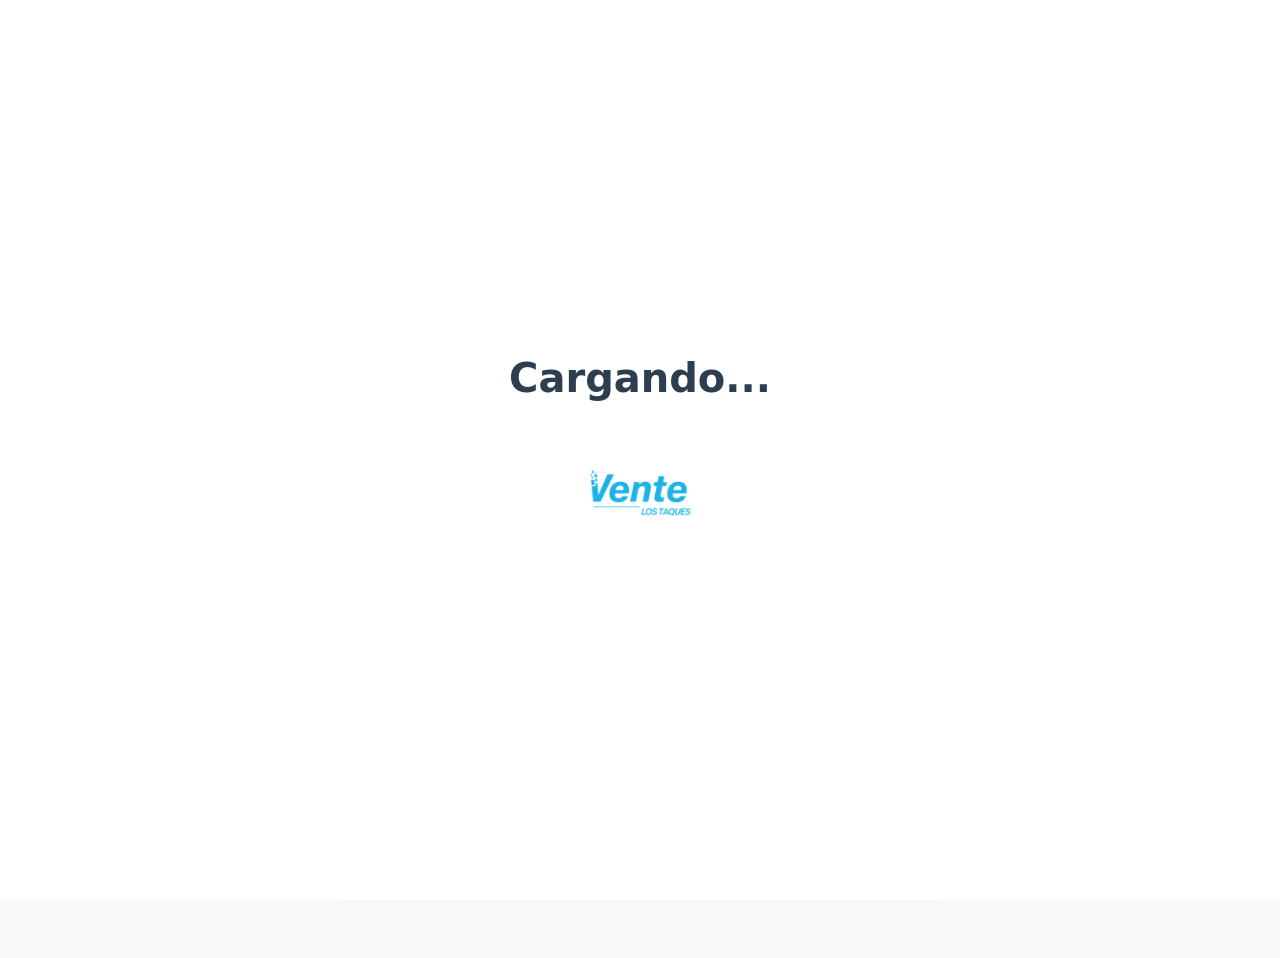
==== contacto/index.html @ 686c4bc5 "Update index.html" ====
<!DOCTYPE html>
<html lang="es">
<head>
    <meta charset="UTF-8">
    <meta name="viewport" content="width=device-width, initial-scale=1.0">
    <title>Contacto | Vente Los Taques</title>
    <link rel="stylesheet" href="../css/estilos.css">
    <link rel="icon" type="image/png" href="../img/logo.png">
</head>
<body class="pagina-alternativa">

        <!-- Pantalla de Carga Exclusiva para Contacto -->
    <div class="pantalla-carga" id="loader-bienvenida">
        <div class="pantalla-carga-contenido">
            <h2 id="loader-texto">Cargando...</h2>
            <img src="../img/logofondo.png" alt="Logo Icono">
        </div>
    </div>


    <header class="header-institucional">
        <nav class="navbar">
            <div class="logo">
                <a href="../index.html">
                    <img src="../img/logofondo.png" alt="Vente Los Taques" class="logo-img">
                </a>
            </div>
            <button class="hamburger" aria-label="Abrir menú" aria-expanded="false">
                <span class="bar"></span>
                <span class="bar"></span>
                <span class="bar"></span>
            </button>
            <ul class="nav-menu">
                <li><a href="../index.html" class="nav-link">Inicio</a></li>
                <li><a href="../nosotros/" class="nav-link">Nosotros</a></li>
                <li><a href="../propuestas/" class="nav-link">Propuestas</a></li>
                <li><a href="../noticias/" class="nav-link">Noticias</a></li>
                <li><a href="../juventud/" class="nav-link">Vente Joven</a></li>
                <li><a href="../contacto/" class="nav-link">Contacto</a></li>
                <li><a href="../inscribete/" class="nav-link btn-cta-nav">Inscríbete</a></li>
            </ul>
        </nav>
    </header>

    <main class="contenedor">
        <div class="encabezado-seccion">
            <h2>Atención Ciudadana en Los Taques</h2>
            <p>Envía tus ideas, propuestas o planteamientos directamente a nuestra coordinación municipal.</p>
        </div>

        <div class="contenedor-formulario">
            <form action="https://formspree.io/f/TU_ID_FORMSPREE" method="POST">
                <div class="grupo-form">
                    <label for="nombre-contacto">Nombre Completo</label>
                    <input type="text" id="nombre-contacto" name="nombre" required placeholder="Tu nombre">
                </div>
                <div class="grupo-form">
                    <label for="email-contacto">Correo Electrónico</label>
                    <input type="email" id="email-contacto" name="email" required placeholder="correo@ejemplo.com">
                </div>
                <div class="grupo-form">
                    <label for="mensaje-contacto">Mensaje o Sugerencia</label>
                    <textarea id="mensaje-contacto" name="mensaje" rows="6" required placeholder="Escribe aquí..."></textarea>
                </div>
                <button type="submit" class="btn-principal">Enviar Mensaje Formal</button>
            </form>
        </div>
    </main>

    <script src="../js/funciones.js"></script>
</body>
</html>
---- css/estilos.css ----
/* ==========================================================================
   VARIABLES DE IDENTIDAD VISUAL (VENTE VENEZUELA)
   ========================================================================== */
:root {
    --azul-institucional: #00A6CE; /* Azul Cian oficial de Vente */
    --azul-hover: #0084A3;
    --blanco-puro: #FFFFFF;
    --gris-fondo: #F8F9FA;
    --gris-plomo: #2C3E50;
    --gris-secundario: #6C757D;
    --borde-suave: #E9ECEF;
    --fuente-principal: 'Inter', system-ui, -apple-system, sans-serif;
    --transicion-fluida: all 0.3s cubic-bezier(0.25, 0.8, 0.25, 1);
}

/* ==========================================================================
   RESETS Y ESTILOS GLOBALES
   ========================================================================== */
* {
    margin: 0;
    padding: 0;
    box-sizing: border-box;
}

body {
    font-family: var(--fuente-principal);
    background-color: var(--blanco-puro);
    color: var(--gris-plomo);
    line-height: 1.6;
    overflow-x: hidden;
}

body.pagina-alternativa {
    background-color: var(--gris-fondo);
}

a {
    text-decoration: none;
    color: inherit;
    transition: var(--transicion-fluida);
}

ul {
    list-style: none;
}

img {
    max-width: 100%;
    display: block;
}

.contenedor {
    width: 90%;
    max-width: 1200px;
    margin: 0 auto;
    padding: 4rem 0;
}

/* ==========================================================================
   PANTALLA DE CARGA (LOADER BIENVENIDA)
   ========================================================================== */
.pantalla-carga {
    position: fixed;
    top: 0;
    left: 0;
    width: 100%;
    height: 100vh;
    background-color: var(--blanco-puro);
    z-index: 9999;
    display: flex;
    flex-direction: column;
    justify-content: center;
    align-items: center;
    transition: opacity 0.5s ease, visibility 0.5s ease;
}

.pantalla-carga.ocultar {
    opacity: 0;
    visibility: hidden;
    pointer-events: none;
}

.pantalla-carga-contenido {
    text-align: center;
    animation: pulsoSuave 2s infinite ease-in-out;
}

.pantalla-carga h2 {
    font-size: 2.5rem;
    color: var(--gris-plomo);
    margin-bottom: 1.5rem;
    font-weight: 700;
}

.pantalla-carga img {
    width: 120px;
    height: auto;
    margin: 0 auto;
}

/* ==========================================================================
   COMPONENTE GLOBAL: NAVBAR (BARRA DE NAVEGACIÓN)
   ========================================================================== */
.header-institucional {
    background-color: rgba(255, 255, 255, 0.95);
    backdrop-filter: blur(10px);
    border-bottom: 1px solid var(--borde-suave);
    position: sticky;
    top: 0;
    z-index: 1000;
    box-shadow: 0 2px 10px rgba(0,0,0,0.02);
}

.navbar {
    display: flex;
    justify-content: space-between;
    align-items: center;
    height: 80px;
    width: 90%;
    max-width: 1200px;
    margin: 0 auto;
}

.logo a {
    display: flex;
    align-items: center;
}

.logo-img {
    height: 50px; /* Tamaño adaptado para el logo oficial */
    width: auto;
    object-fit: contain;
}

.nav-menu {
    display: flex;
    gap: 2rem;
    align-items: center;
}

.nav-link {
    font-size: 0.95rem;
    font-weight: 500;
    color: var(--gris-plomo);
    padding: 0.5rem 0;
    position: relative;
}

.nav-link:hover, .nav-link.active {
    color: var(--azul-institucional);
}

.nav-link::after {
    content: '';
    position: absolute;
    bottom: 0;
    left: 0;
    width: 0;
    height: 2px;
    background-color: var(--azul-institucional);
    transition: var(--transicion-fluida);
}

.nav-link:hover::after, .nav-link.active::after {
    width: 100%;
}

.btn-cta-nav {
    background-color: var(--azul-institucional);
    color: var(--blanco-puro) !important;
    padding: 0.6rem 1.2rem;
    border-radius: 6px;
    font-weight: 600;
}

.btn-cta-nav:hover {
    background-color: var(--azul-hover);
    transform: translateY(-1px);
}

/* Menú Hamburguesa */
.hamburger {
    display: none;
    cursor: pointer;
    background: none;
    border: none;
    padding: 0.5rem;
    z-index: 1100;
}

.bar {
    display: block;
    width: 25px;
    height: 3px;
    margin: 5px auto;
    transition: var(--transicion-fluida);
    background-color: var(--gris-plomo);
    border-radius: 2px;
}

/* ==========================================================================
   VISTAS / SECCIONES ESTRUCTURALES
   ========================================================================== */
.hero {
    background: linear-gradient(135deg, rgba(255,255,255,0.92) 0%, rgba(248,249,250,0.95) 100%), url('../img/bg-hero.jpg') center/cover no-repeat;
    min-height: calc(85vh - 80px);
    display: flex;
    align-items: center;
    position: relative;
}

.hero-content {
    max-width: 700px;
    animation: entradaFluida 1s cubic-bezier(0.25, 1, 0.5, 1) forwards;
}

.hero h1 {
    font-size: 3.5rem;
    font-weight: 800;
    line-height: 1.15;
    color: var(--gris-plomo);
    margin-bottom: 1.5rem;
    letter-spacing: -1px;
}

.hero h1 span {
    color: var(--azul-institucional);
}

.hero p {
    font-size: 1.2rem;
    color: var(--gris-secundario);
    margin-bottom: 2.5rem;
}

.encabezado-seccion {
    text-align: center;
    margin-bottom: 4rem;
}

.encabezado-seccion h2 {
    font-size: 2.25rem;
    color: var(--gris-plomo);
    font-weight: 700;
    margin-bottom: 1rem;
}

.encabezado-seccion p {
    color: var(--gris-secundario);
    font-size: 1.1rem;
    max-width: 600px;
    margin: 0 auto;
}

.grid-dinamico {
    display: grid;
    grid-template-columns: repeat(auto-fit, minmax(300px, 1fr));
    gap: 2rem;
}

.tarjeta-corporativa {
    background-color: var(--blanco-puro);
    border: 1px solid var(--borde-suave);
    border-radius: 8px;
    padding: 2.5rem;
    transition: var(--transicion-fluida);
    box-shadow: 0 4px 6px rgba(0,0,0,0.01);
}

.tarjeta-corporativa:hover {
    transform: translateY(-5px);
    box-shadow: 0 12px 20px rgba(0, 166, 206, 0.08);
    border-color: rgba(0, 166, 206, 0.2);
}

.tarjeta-corporativa .icono {
    color: var(--azul-institucional);
    font-size: 2rem;
    margin-bottom: 1.5rem;
}

.tarjeta-corporativa h3 {
    font-size: 1.4rem;
    margin-bottom: 1rem;
    color: var(--gris-plomo);
}

/* Formuarios */
.contenedor-formulario {
    max-width: 600px;
    margin: 0 auto;
    background-color: var(--blanco-puro);
    padding: 3rem;
    border-radius: 8px;
    border: 1px solid var(--borde-suave);
    box-shadow: 0 10px 30px rgba(0,0,0,0.02);
    position: relative;
}

.grupo-form {
    margin-bottom: 1.5rem;
}

.grupo-form label {
    display: block;
    font-weight: 600;
    font-size: 0.9rem;
    margin-bottom: 0.5rem;
    color: var(--gris-plomo);
}

.grupo-form input,
.grupo-form textarea {
    width: 100%;
    padding: 0.85rem 1rem;
    border: 1px solid var(--borde-suave);
    border-radius: 6px;
    font-family: var(--fuente-principal);
    font-size: 1rem;
    background-color: var(--gris-fondo);
    transition: var(--transicion-fluida);
}

.grupo-form input:focus,
.grupo-form textarea:focus {
    outline: none;
    border-color: var(--azul-institucional);
    background-color: var(--blanco-puro);
    box-shadow: 0 0 0 3px rgba(0, 166, 206, 0.1);
}

.btn-principal {
    display: inline-block;
    background-color: var(--azul-institucional);
    color: var(--blanco-puro);
    padding: 0.85rem 2rem;
    border-radius: 6px;
    font-weight: 600;
    border: none;
    cursor: pointer;
    font-size: 1rem;
    transition: var(--transicion-fluida);
    text-align: center;
    width: 100%;
}

.btn-principal:hover {
    background-color: var(--azul-hover);
}

/* MODAL / ANIMACIÓN ÉXITO FORMULARIO */
.mensaje-exito-afiliacion {
    position: absolute;
    top: 0;
    left: 0;
    width: 100%;
    height: 100%;
    background-color: var(--blanco-puro);
    border-radius: 8px;
    display: flex;
    flex-direction: column;
    justify-content: center;
    align-items: center;
    text-align: center;
    padding: 2rem;
    opacity: 0;
    visibility: hidden;
    transition: var(--transicion-fluida);
    z-index: 10;
}

.mensaje-exito-afiliacion.activado {
    opacity: 1;
    visibility: visible;
    animation: entradaFluida 0.5s ease forwards;
}

.emoji-animado {
    font-size: 4rem;
    margin-bottom: 1rem;
    animation: rebote 1s infinite alternate;
}

/* ==========================================================================
   COMPONENTE GLOBAL: FOOTER (PIE DE PÁGINA)
   ========================================================================== */
.footer-institucional {
    background-color: var(--gris-plomo);
    color: var(--blanco-puro);
    padding: 4rem 0 2rem 0;
    margin-top: auto;
}

.footer-grid {
    display: grid;
    grid-template-columns: 2fr repeat(2, 1fr);
    gap: 4rem;
    border-bottom: 1px solid rgba(255,255,255,0.1);
    padding-bottom: 3rem;
    margin-bottom: 2rem;
}

.footer-info h4 {
    font-size: 1.3rem;
    color: var(--azul-institucional);
    margin-bottom: 1rem;
}

.footer-enlaces h5 {
    font-size: 1rem;
    margin-bottom: 1.25rem;
    text-transform: uppercase;
    letter-spacing: 1px;
}

.footer-enlaces ul {
    display: flex;
    flex-direction: column;
    gap: 0.75rem;
}

.footer-enlaces a {
    color: rgba(255,255,255,0.7);
}

.footer-enlaces a:hover {
    color: var(--azul-institucional);
    padding-left: 5px;
}

.footer-derechos {
    text-align: center;
    color: rgba(255,255,255,0.5);
    font-size: 0.9rem;
}

/* ==========================================================================
   ANIMACIONES NATIVAS
   ========================================================================== */
@keyframes entradaFluida {
    0% { opacity: 0; transform: translateY(20px); }
    100% { opacity: 1; transform: translateY(0); }
}

@keyframes pulsoSuave {
    0%, 100% { transform: scale(1); opacity: 0.9; }
    50% { transform: scale(1.03); opacity: 1; }
}

@keyframes rebote {
    0% { transform: translateY(0); }
    100% { transform: translateY(-15px); }
}

/* ==========================================================================
   SISTEMA RESPONSIVO (MEDIA QUERIES)
   ========================================================================== */
@media (max-width: 768px) {
    .hamburger { display: block; }
    .hamburger.active .bar:nth-child(2) { opacity: 0; }
    .hamburger.active .bar:nth-child(1) { transform: translateY(8px) rotate(45deg); }
    .hamburger.active .bar:nth-child(3) { transform: translateY(-8px) rotate(-45deg); }

    .nav-menu {
        position: fixed;
        left: -100%;
        top: 80px;
        flex-direction: column;
        background-color: var(--blanco-puro);
        width: 100%;
        height: calc(100vh - 80px);
        text-align: center;
        transition: 0.4s cubic-bezier(0.25, 1, 0.5, 1);
        box-shadow: 0 10px 15px rgba(0,0,0,0.05);
        gap: 1.5rem;
        padding-top: 3rem;
    }

    .nav-menu.active { left: 0; }
    .hero h1 { font-size: 2.5rem; }
    .footer-grid { grid-template-columns: 1fr; gap: 2rem; }
    .contenedor-formulario { padding: 1.5rem; }
   }
   /* ==========================================================================
   SECCIÓN DE NOTICIAS (CARTELERA Y ARTÍCULOS)
   ========================================================================== */
.tarjeta-noticia {
    background-color: var(--blanco-puro);
    border: 1px solid var(--borde-suave);
    border-radius: 8px;
    overflow: hidden;
    transition: var(--transicion-fluida);
    display: flex;
    flex-direction: column;
}

.tarjeta-noticia:hover {
    transform: translateY(-5px);
    box-shadow: 0 12px 25px rgba(0, 0, 0, 0.05);
}

.noticia-portada {
    width: 100%;
    height: 200px;
    object-fit: cover;
}

.noticia-cuerpo {
    padding: 1.5rem;
    display: flex;
    flex-direction: column;
    flex-grow: 1;
}

.noticia-meta {
    font-size: 0.85rem;
    color: var(--azul-institucional);
    font-weight: 600;
    margin-bottom: 0.5rem;
    text-transform: uppercase;
    letter-spacing: 0.5px;
}

.tarjeta-noticia h3 {
    font-size: 1.25rem;
    color: var(--gris-plomo);
    margin-bottom: 0.75rem;
    line-height: 1.4;
}

.tarjeta-noticia p {
    color: var(--gris-secundario);
    font-size: 0.95rem;
    margin-bottom: 1.5rem;
    display: -webkit-box;
    -webkit-line-clamp: 3;
    -webkit-box-orient: vertical;
    overflow: hidden;
}

.btn-leer-mas {
    color: var(--azul-institucional);
    font-weight: 700;
    font-size: 0.95rem;
    display: inline-flex;
    align-items: center;
    gap: 0.5rem;
    margin-top: auto;
}

.btn-leer-mas:hover {
    color: var(--azul-hover);
}

/* Estilos de la Noticia Individual Abierta */
.contenedor-articulo {
    max-width: 800px;
    margin: 0 auto;
    padding: 2rem 0;
}

.meta-articulo-extendido {
    color: var(--gris-secundario);
    font-size: 0.95rem;
    margin-bottom: 1.5rem;
    display: flex;
    gap: 1.5rem;
    border-bottom: 1px solid var(--borde-suave);
    padding-bottom: 1rem;
}

.meta-articulo-extendido span strong {
    color: var(--gris-plomo);
}

.portada-articulo-max {
    width: 100%;
    max-height: 450px;
    object-fit: cover;
    border-radius: 8px;
    margin-bottom: 2.5rem;
}

.cuerpo-articulo {
    font-size: 1.15rem;
    line-height: 1.8;
    color: #333333;
}

.cuerpo-articulo p {
    margin-bottom: 1.5rem;
}

/* Botones de Compartir */
.compartir-redes {
    margin: 3rem 0;
    padding: 1.5rem 0;
    border-top: 1px solid var(--borde-suave);
    border-bottom: 1px solid var(--borde-suave);
}

.compartir-redes h4 {
    font-size: 1rem;
    color: var(--gris-plomo);
    margin-bottom: 1rem;
    text-transform: uppercase;
    letter-spacing: 0.5px;
}

.bloque-botones-sociales {
    display: flex;
    gap: 1rem;
    flex-wrap: wrap;
}

.btn-social-compartir {
    padding: 0.5rem 1rem;
    border-radius: 4px;
    font-size: 0.9rem;
    font-weight: 600;
    color: var(--blanco-puro) !important;
    display: flex;
    align-items: center;
    gap: 0.5rem;
}

.btn-social-compartir.ws { background-color: #25D366; }
.btn-social-compartir.ig { background-color: #E1306C; }
.btn-social-compartir.fb { background-color: #1877F2; }
.btn-social-compartir.tw { background-color: #000000; }

/* Galería de Fotos del Evento (Formato profesional abajo) */
.galeria-noticia {
    margin-top: 3rem;
}

.galeria-grid {
    display: grid;
    grid-template-columns: repeat(auto-fit, minmax(220px, 1fr));
    gap: 1rem;
    margin-top: 1.5rem;
}

.galeria-grid img {
    width: 100%;
    height: 160px;
    object-fit: cover;
    border-radius: 6px;
    transition: var(--transicion-fluida);
    cursor: pointer;
}

.galeria-grid img:hover {
    transform: scale(1.03);
    filter: brightness(0.9);
}
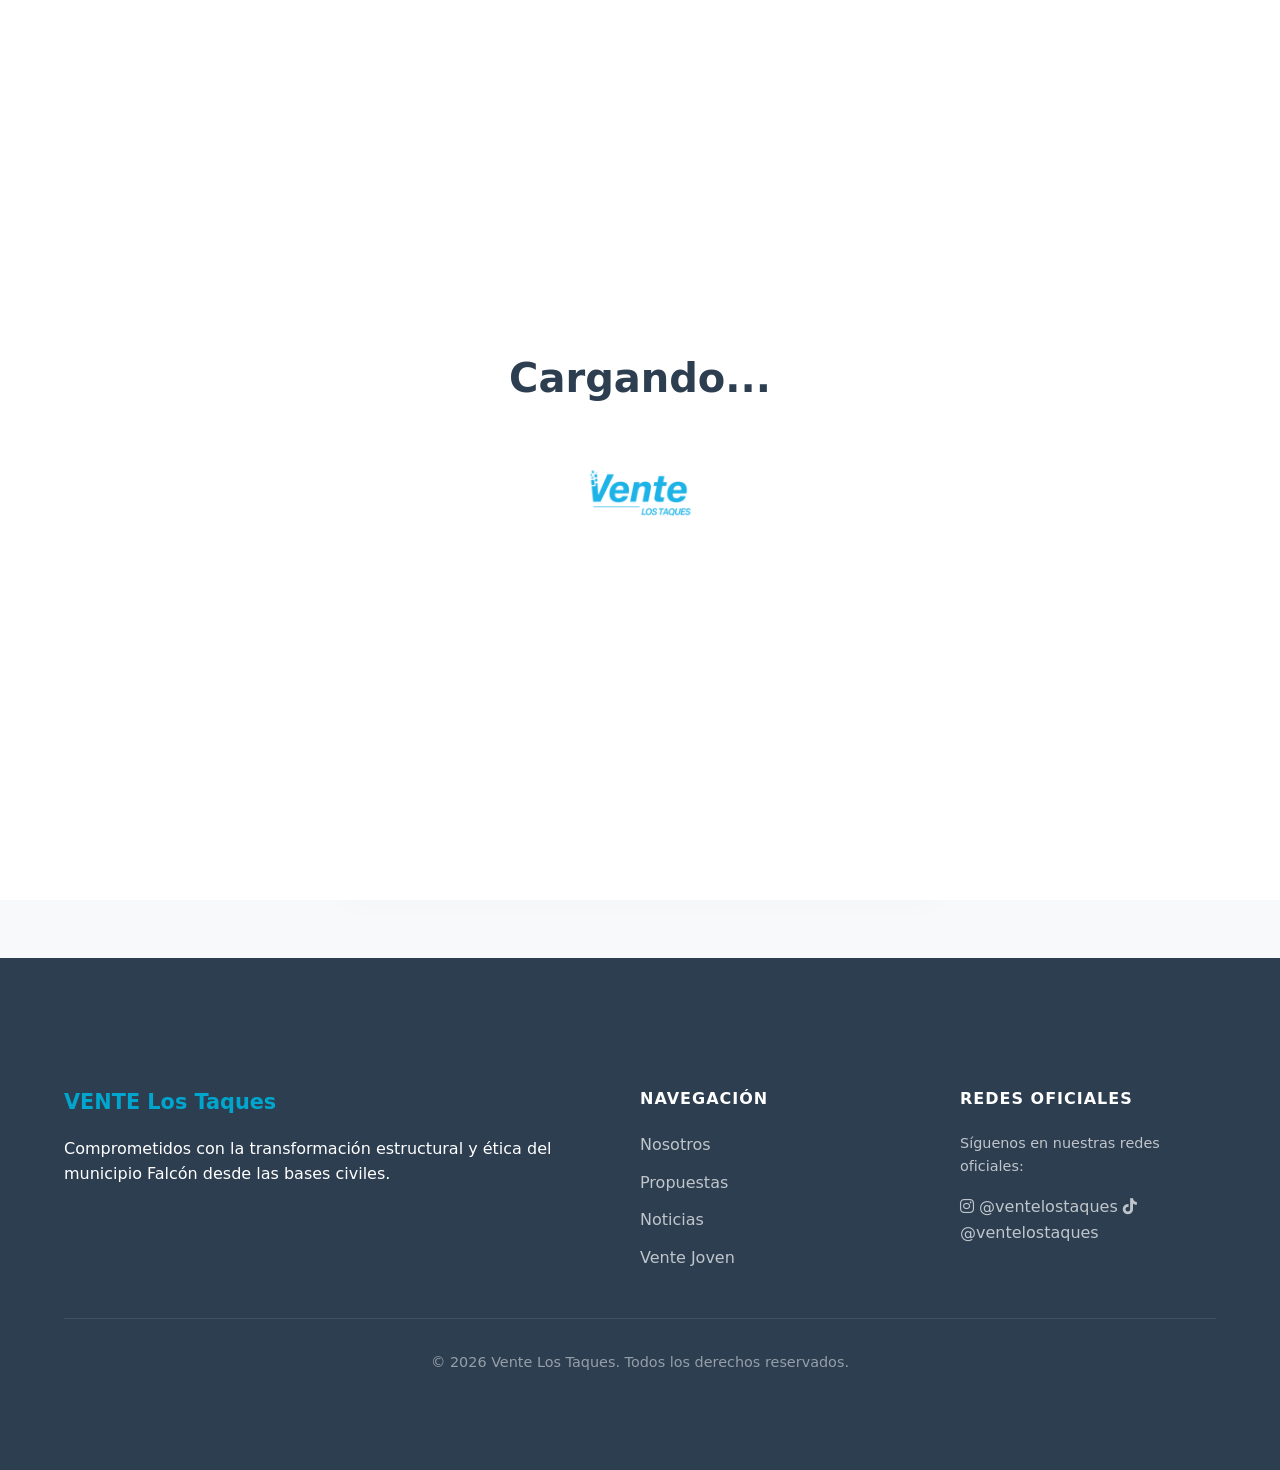
==== commit 5c0b413a: "Update index.html" ====
--- a/contacto/index.html
+++ b/contacto/index.html
@@ -5,6 +5,7 @@
     <meta name="viewport" content="width=device-width, initial-scale=1.0">
     <title>Contacto | Vente Los Taques</title>
     <link rel="stylesheet" href="../css/estilos.css">
+    <link rel="stylesheet" href="https://cdnjs.cloudflare.com/ajax/libs/font-awesome/6.4.0/css/all.min.css">
     <link rel="icon" type="image/png" href="../img/logo.png">
 </head>
 <body class="pagina-alternativa">
@@ -30,7 +31,7 @@
                 <span class="bar"></span>
                 <span class="bar"></span>
             </button>
-            <ul class="nav-menu">
+                        <ul class="nav-menu">
                 <li><a href="../index.html" class="nav-link">Inicio</a></li>
                 <li><a href="../nosotros/" class="nav-link">Nosotros</a></li>
                 <li><a href="../propuestas/" class="nav-link">Propuestas</a></li>
@@ -38,6 +39,14 @@
                 <li><a href="../juventud/" class="nav-link">Vente Joven</a></li>
                 <li><a href="../contacto/" class="nav-link">Contacto</a></li>
                 <li><a href="../inscribete/" class="nav-link btn-cta-nav">Inscríbete</a></li>
+                
+                <li class="menu-redes-contenedor">
+                    <p class="redes-titulo-menu">Síguenos en nuestras redes oficiales</p>
+                    <div class="iconos-redes-menu">
+                        <a href="https://www.instagram.com/ventelostaques" target="_blank" aria-label="Instagram"><i class="fab fa-instagram"></i></a>
+                        <a href="https://www.tiktok.com/@ventelostaques" target="_blank" aria-label="TikTok"><i class="fab fa-tiktok"></i></a>
+                    </div>
+                </li>
             </ul>
         </nav>
     </header>
@@ -66,7 +75,36 @@
             </form>
         </div>
     </main>
-
+    <footer class="footer-institucional">
+        <div class="contenedor">
+            <div class="footer-grid">
+                <div class="footer-info">
+                    <h4>VENTE Los Taques</h4>
+                    <p>Comprometidos con la transformación estructural y ética del municipio Falcón desde las bases civiles.</p>
+                </div>
+                <div class="footer-enlaces">
+                    <h5>Navegación</h5>
+                    <ul>
+                        <li><a href="../nosotros/">Nosotros</a></li>
+                        <li><a href="../propuestas/">Propuestas</a></li>
+                        <li><a href="../noticias/">Noticias</a></li>
+                        <li><a href="../juventud/">Vente Joven</a></li>
+                    </ul>
+                </div>
+                <div class="footer-enlaces">
+                    <h5>Redes Oficiales</h5>
+                    <p style="color: rgba(255,255,255,0.7); font-size: 0.9rem; margin-bottom: 1rem;">Síguenos en nuestras redes oficiales:</p>
+                    <div class="iconos-redes-footer">
+                        <a href="https://www.instagram.com/ventelostaques" target="_blank" class="red-footer ig"><i class="fab fa-instagram"></i> @ventelostaques</a>
+                        <a href="https://www.tiktok.com/@ventelostaques" target="_blank" class="red-footer tt"><i class="fab fa-tiktok"></i> @ventelostaques</a>
+                    </div>
+                </div>
+            </div>
+            <div class="footer-derechos">
+                <p>&copy; 2026 Vente Los Taques. Todos los derechos reservados.</p>
+            </div>
+        </div>
+    </footer>
     <script src="../js/funciones.js"></script>
 </body>
 </html>
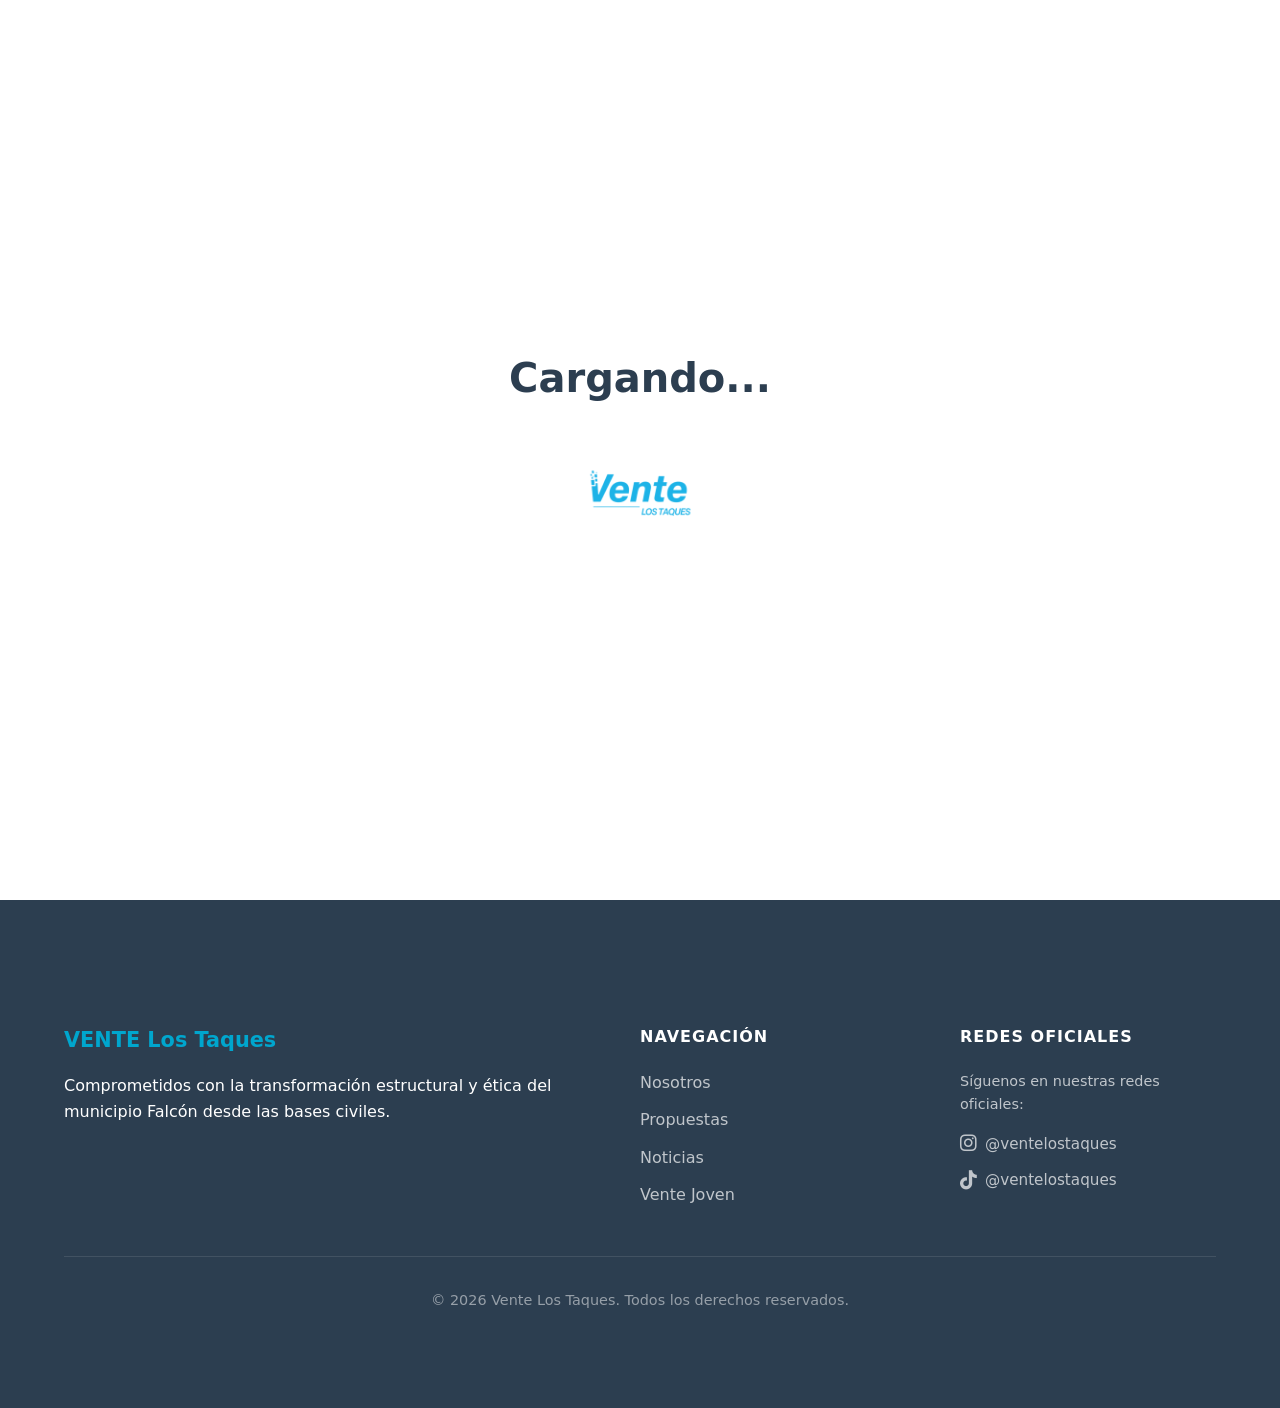
==== commit b8c08d8c: "Update index.html" ====
--- a/contacto/index.html
+++ b/contacto/index.html
@@ -58,21 +58,27 @@
         </div>
 
         <div class="contenedor-formulario">
-            <form action="https://formspree.io/f/TU_ID_FORMSPREE" method="POST">
-                <div class="grupo-form">
-                    <label for="nombre-contacto">Nombre Completo</label>
-                    <input type="text" id="nombre-contacto" name="nombre" required placeholder="Tu nombre">
-                </div>
-                <div class="grupo-form">
-                    <label for="email-contacto">Correo Electrónico</label>
-                    <input type="email" id="email-contacto" name="email" required placeholder="correo@ejemplo.com">
-                </div>
-                <div class="grupo-form">
-                    <label for="mensaje-contacto">Mensaje o Sugerencia</label>
-                    <textarea id="mensaje-contacto" name="mensaje" rows="6" required placeholder="Escribe aquí..."></textarea>
-                </div>
-                <button type="submit" class="btn-principal">Enviar Mensaje Formal</button>
-            </form>
+            <form action="https://formspree.io/f/xdarredo" method="POST" class="formulario-contacto">
+    
+    <div class="grupo-campo">
+        <label for="nombre">Nombre Completo:</label>
+        <input type="text" id="nombre" name="nombre" required placeholder="Tu nombre">
+    </div>
+
+    <div class="grupo-campo">
+        <label for="email">Correo Electrónico:</label>
+        <input type="email" id="email" name="_replyto" required placeholder="correo@ejemplo.com">
+    </div>
+
+    <div class="grupo-campo">
+        <label for="mensaje">Mensaje o Sugerencia:</label>
+        <textarea id="mensaje" name="mensaje" required placeholder="Escribe aquí..." style="width: 100%; height: 120px; padding: 0.75rem; border: 1px solid #cccccc; border-radius: 4px; font-size: 1rem; box-sizing: border-box; font-family: inherit; resize: vertical;"></textarea>
+    </div>
+
+    <input type="hidden" name="_subject" value="¡Nuevo mensaje de contacto web!">
+
+    <button type="submit" class="btn-cta-nav" style="width: 100%; margin-top: 1rem; display: inline-block; background-color: #00a4e4 !important; color: #ffffff !important; padding: 0.8rem 2rem; border-radius: 4px; font-weight: bold; text-decoration: none; text-align: center; border: none; cursor: pointer; box-shadow: 0 4px 10px rgba(0, 164, 228, 0.2);">Enviar Mensaje Formal</button>
+</form>
         </div>
     </main>
     <footer class="footer-institucional">
--- a/css/estilos.css
+++ b/css/estilos.css
@@ -285,100 +285,68 @@
     color: var(--gris-plomo);
 }
 
-/* Formuarios */
+/* Contenedor del formulario */
 .contenedor-formulario {
-    max-width: 600px;
-    margin: 0 auto;
-    background-color: var(--blanco-puro);
-    padding: 3rem;
+    background: #ffffff;
+    padding: 2rem;
     border-radius: 8px;
-    border: 1px solid var(--borde-suave);
-    box-shadow: 0 10px 30px rgba(0,0,0,0.02);
-    position: relative;
-}
-
-.grupo-form {
-    margin-bottom: 1.5rem;
-}
-
-.grupo-form label {
+    box-shadow: 0 4px 15px rgba(0, 0, 0, 0.05);
+    margin-top: 1.5rem;
+}
+
+/* Espaciado de cada campo */
+.grupo-campo {
+    margin-bottom: 1.25rem;
+    text-align: left;
+}
+
+.grupo-campo label {
     display: block;
     font-weight: 600;
-    font-size: 0.9rem;
     margin-bottom: 0.5rem;
-    color: var(--gris-plomo);
-}
-
-.grupo-form input,
-.grupo-form textarea {
+    color: #333333;
+    font-size: 0.95rem;
+}
+
+/* Diseño moderno de los cuadros de texto */
+.grupo-campo input {
     width: 100%;
-    padding: 0.85rem 1rem;
-    border: 1px solid var(--borde-suave);
-    border-radius: 6px;
-    font-family: var(--fuente-principal);
+    padding: 0.75rem;
+    border: 1px solid #cccccc;
+    border-radius: 4px;
     font-size: 1rem;
-    background-color: var(--gris-fondo);
-    transition: var(--transicion-fluida);
-}
-
-.grupo-form input:focus,
-.grupo-form textarea:focus {
+    box-sizing: border-box;
+    transition: border-color 0.2s;
+}
+
+/* Color azul cuando el usuario hace clic para escribir */
+.grupo-campo input:focus {
+    border-color: #002d62;
     outline: none;
-    border-color: var(--azul-institucional);
-    background-color: var(--blanco-puro);
-    box-shadow: 0 0 0 3px rgba(0, 166, 206, 0.1);
-}
-
-.btn-principal {
-    display: inline-block;
-    background-color: var(--azul-institucional);
-    color: var(--blanco-puro);
-    padding: 0.85rem 2rem;
-    border-radius: 6px;
-    font-weight: 600;
-    border: none;
-    cursor: pointer;
-    font-size: 1rem;
-    transition: var(--transicion-fluida);
+}
+
+/* MODAL / ANIMACIÓN ÉXITO FORMULARIO */
+/* Panel de éxito oculto por defecto, centrado y estilizado */
+.mensaje-exito-afiliacion {
+    display: none; /* JavaScript lo activa cambiándolo a 'flex' */
+    flex-direction: column;
+    align-items: center;
+    justify-content: center;
     text-align: center;
-    width: 100%;
-}
-
-.btn-principal:hover {
-    background-color: var(--azul-hover);
-}
-
-/* MODAL / ANIMACIÓN ÉXITO FORMULARIO */
-.mensaje-exito-afiliacion {
-    position: absolute;
-    top: 0;
-    left: 0;
-    width: 100%;
-    height: 100%;
-    background-color: var(--blanco-puro);
-    border-radius: 8px;
-    display: flex;
-    flex-direction: column;
-    justify-content: center;
-    align-items: center;
-    text-align: center;
-    padding: 2rem;
-    opacity: 0;
-    visibility: hidden;
-    transition: var(--transicion-fluida);
-    z-index: 10;
-}
-
-.mensaje-exito-afiliacion.activado {
-    opacity: 1;
-    visibility: visible;
-    animation: entradaFluida 0.5s ease forwards;
-}
-
+    padding: 3rem 1.5rem;
+    background: #ffffff;
+}
+
+/* Tamaño de los emojis */
 .emoji-animado {
-    font-size: 4rem;
+    font-size: 3rem;
     margin-bottom: 1rem;
-    animation: rebote 1s infinite alternate;
+}
+
+.mensaje-exito-afiliacion h3 {
+    color: #002d62;
+    font-size: 1.5rem;
+    margin: 0;
 }
 
 /* ==========================================================================
@@ -654,4 +622,101 @@
     transform: scale(1.03);
     filter: brightness(0.9);
 }
-
+/* ==========================================================================
+   ESTILOS DE REDES SOCIALES (MENÚ Y FOOTER)
+   ========================================================================== */
+
+/* Redes dentro del menú desplegable móvil */
+.menu-redes-contenedor {
+    display: none; /* Se oculta por defecto en computadoras */
+    width: 100%;
+    margin-top: 2rem;
+    padding-top: 1.5rem;
+    border-top: 1px solid var(--borde-suave);
+    text-align: center;
+}
+
+.redes-titulo-menu {
+    font-size: 0.85rem;
+    color: var(--gris-secundario);
+    text-transform: uppercase;
+    letter-spacing: 1px;
+    font-weight: 600;
+    margin-bottom: 1rem;
+}
+
+.iconos-redes-menu {
+    display: flex;
+    justify-content: center;
+    gap: 1.5rem;
+}
+
+.iconos-redes-menu a {
+    font-size: 1.8rem;
+    color: var(--gris-plomo);
+    transition: var(--transicion-fluida);
+}
+
+.iconos-redes-menu a:hover {
+    color: var(--azul-institucional);
+    transform: translateY(-3px);
+}
+
+/* Redes en el Footer */
+.iconos-redes-footer {
+    display: flex;
+    flex-direction: column;
+    gap: 0.75rem;
+}
+
+.red-footer {
+    display: flex;
+    align-items: center;
+    gap: 0.5rem;
+    font-size: 0.95rem;
+    color: rgba(255, 255, 255, 0.7) !important;
+    transition: var(--transicion-fluida);
+}
+
+.red-footer i {
+    font-size: 1.2rem;
+}
+
+.red-footer:hover {
+    padding-left: 5px;
+}
+
+.red-footer.ig:hover { color: #E1306C !important; }
+.red-footer.tt:hover { color: #00F2FE !important; }
+
+/* Ajuste responsivo para mostrar las redes solo dentro del menú hamburguesa en móviles */
+@media (max-width: 768px) {
+    .menu-redes-contenedor {
+        display: block;
+    }
+}
+/* ==========================================================================
+   REPARACIÓN BOTÓN SÚMATE AL MOVIMIENTO (INICIO)
+   ========================================================================== */
+.hero-seccion .btn-cta-nav, 
+a[href*="inscribete"].btn-cta-nav,
+a.btn-cta-nav {
+    display: inline-block;
+    background-color: #00a4e4 !important; /* El azul celeste de Vente */
+    color: #ffffff !important; /* Texto blanco obligatorio */
+    padding: 0.8rem 2rem;
+    border-radius: 4px;
+    font-weight: bold;
+    text-decoration: none;
+    text-align: center;
+    transition: background-color 0.2s ease, transform 0.2s ease;
+    box-shadow: 0 4px 10px rgba(0, 164, 228, 0.2);
+    margin-top: 1rem;
+}
+
+/* Efecto cuando pasas el dedo o el mouse por encima */
+.hero-seccion .btn-cta-nav:hover,
+a.btn-cta-nav:hover {
+    background-color: #002d62 !important; /* Cambia a azul oscuro institucional */
+    transform: translateY(-2px);
+}
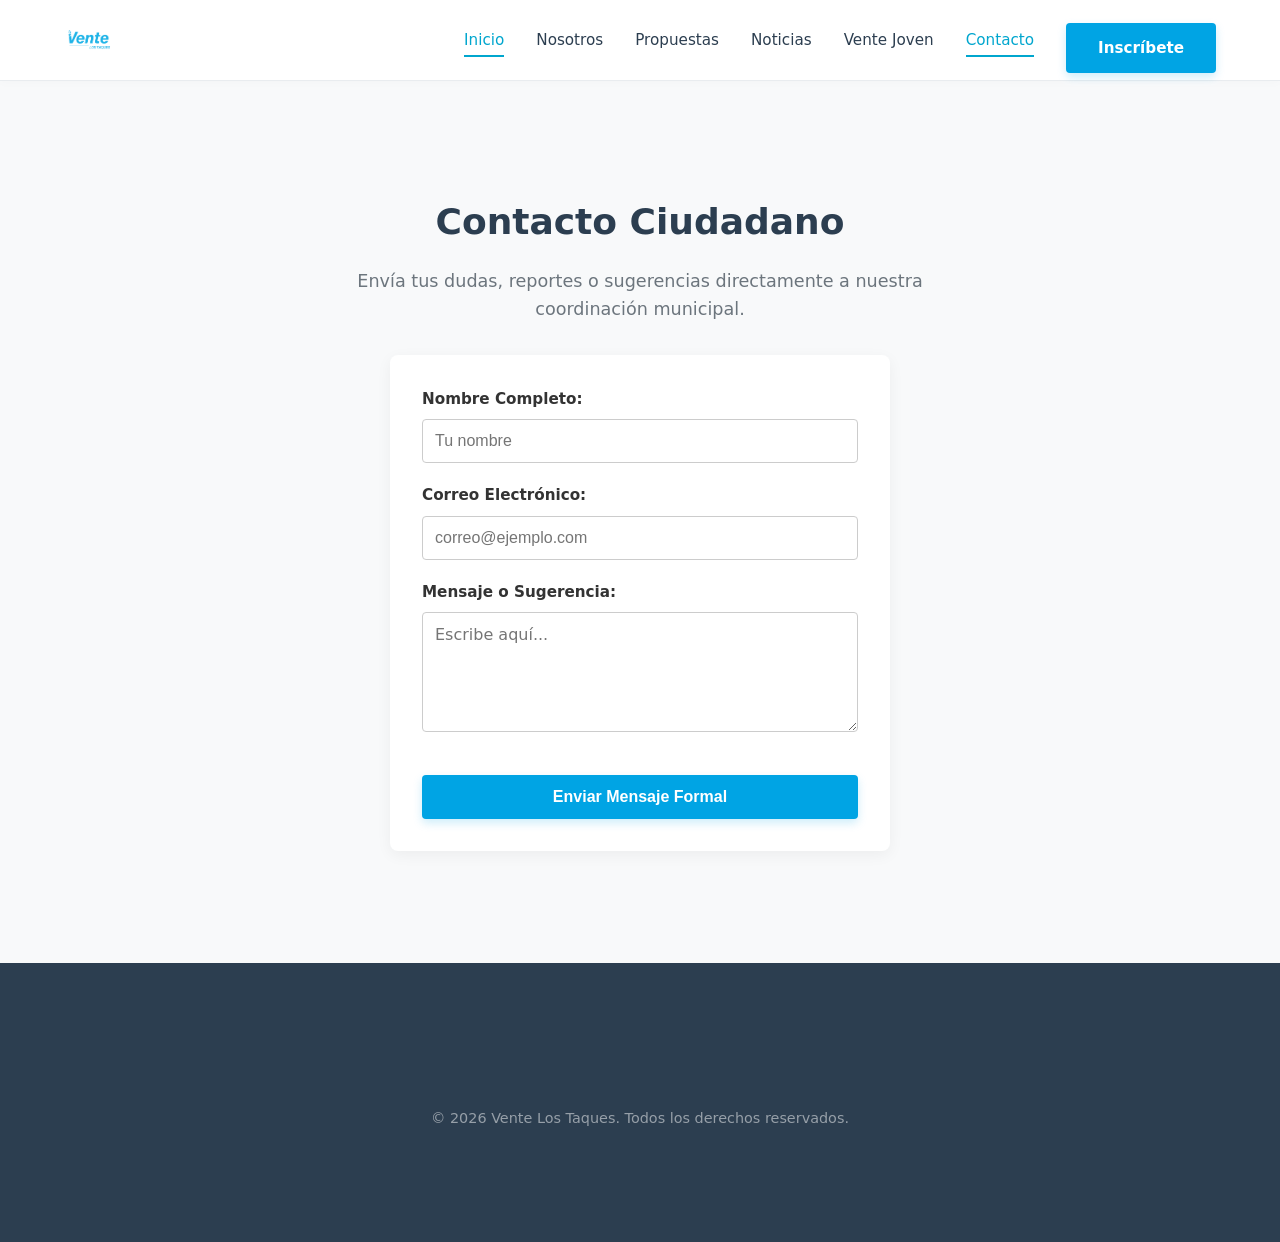
==== commit 6e1c904d: "Update index.html" ====
--- a/contacto/index.html
+++ b/contacto/index.html
@@ -9,15 +9,6 @@
     <link rel="icon" type="image/png" href="../img/logo.png">
 </head>
 <body class="pagina-alternativa">
-
-        <!-- Pantalla de Carga Exclusiva para Contacto -->
-    <div class="pantalla-carga" id="loader-bienvenida">
-        <div class="pantalla-carga-contenido">
-            <h2 id="loader-texto">Cargando...</h2>
-            <img src="../img/logofondo.png" alt="Logo Icono">
-        </div>
-    </div>
-
 
     <header class="header-institucional">
         <nav class="navbar">
@@ -31,7 +22,7 @@
                 <span class="bar"></span>
                 <span class="bar"></span>
             </button>
-                        <ul class="nav-menu">
+            <ul class="nav-menu">
                 <li><a href="../index.html" class="nav-link">Inicio</a></li>
                 <li><a href="../nosotros/" class="nav-link">Nosotros</a></li>
                 <li><a href="../propuestas/" class="nav-link">Propuestas</a></li>
@@ -39,78 +30,51 @@
                 <li><a href="../juventud/" class="nav-link">Vente Joven</a></li>
                 <li><a href="../contacto/" class="nav-link">Contacto</a></li>
                 <li><a href="../inscribete/" class="nav-link btn-cta-nav">Inscríbete</a></li>
-                
-                <li class="menu-redes-contenedor">
-                    <p class="redes-titulo-menu">Síguenos en nuestras redes oficiales</p>
-                    <div class="iconos-redes-menu">
-                        <a href="https://www.instagram.com/ventelostaques" target="_blank" aria-label="Instagram"><i class="fab fa-instagram"></i></a>
-                        <a href="https://www.tiktok.com/@ventelostaques" target="_blank" aria-label="TikTok"><i class="fab fa-tiktok"></i></a>
-                    </div>
-                </li>
             </ul>
         </nav>
     </header>
 
-    <main class="contenedor">
-        <div class="encabezado-seccion">
-            <h2>Atención Ciudadana en Los Taques</h2>
-            <p>Envía tus ideas, propuestas o planteamientos directamente a nuestra coordinación municipal.</p>
+    <main class="contenedor" style="margin-top: 3rem; margin-bottom: 3rem;">
+        <div class="encabezado-seccion" style="text-align: center; margin-bottom: 2rem;">
+            <h2>Contacto Ciudadano</h2>
+            <p>Envía tus dudas, reportes o sugerencias directamente a nuestra coordinación municipal.</p>
         </div>
 
-        <div class="contenedor-formulario">
+        <div class="contenedor-formulario" style="max-width: 500px; margin: 0 auto; background: #ffffff; padding: 2rem; border-radius: 8px; box-shadow: 0 4px 15px rgba(0,0,0,0.05);">
+            
             <form action="https://formspree.io/f/xdarredo" method="POST" class="formulario-contacto">
-    
-    <div class="grupo-campo">
-        <label for="nombre">Nombre Completo:</label>
-        <input type="text" id="nombre" name="nombre" required placeholder="Tu nombre">
-    </div>
+                
+                <div class="grupo-campo" style="margin-bottom: 1.25rem;">
+                    <label for="nombre" style="display: block; font-weight: bold; margin-bottom: 0.5rem; color: #333;">Nombre Completo:</label>
+                    <input type="text" id="nombre" name="nombre" required placeholder="Tu nombre" style="width: 100%; padding: 0.75rem; border: 1px solid #cccccc; border-radius: 4px; font-size: 1rem; box-sizing: border-box;">
+                </div>
 
-    <div class="grupo-campo">
-        <label for="email">Correo Electrónico:</label>
-        <input type="email" id="email" name="_replyto" required placeholder="correo@ejemplo.com">
-    </div>
+                <div class="grupo-campo" style="margin-bottom: 1.25rem;">
+                    <label for="email" style="display: block; font-weight: bold; margin-bottom: 0.5rem; color: #333;">Correo Electrónico:</label>
+                    <input type="email" id="email" name="_replyto" required placeholder="correo@ejemplo.com" style="width: 100%; padding: 0.75rem; border: 1px solid #cccccc; border-radius: 4px; font-size: 1rem; box-sizing: border-box;">
+                </div>
 
-    <div class="grupo-campo">
-        <label for="mensaje">Mensaje o Sugerencia:</label>
-        <textarea id="mensaje" name="mensaje" required placeholder="Escribe aquí..." style="width: 100%; height: 120px; padding: 0.75rem; border: 1px solid #cccccc; border-radius: 4px; font-size: 1rem; box-sizing: border-box; font-family: inherit; resize: vertical;"></textarea>
-    </div>
+                <div class="grupo-campo" style="margin-bottom: 1.25rem;">
+                    <label for="mensaje" style="display: block; font-weight: bold; margin-bottom: 0.5rem; color: #333;">Mensaje o Sugerencia:</label>
+                    <textarea id="mensaje" name="mensaje" required placeholder="Escribe aquí..." style="width: 100%; height: 120px; padding: 0.75rem; border: 1px solid #cccccc; border-radius: 4px; font-size: 1rem; box-sizing: border-box; font-family: inherit; resize: vertical;"></textarea>
+                </div>
 
-    <input type="hidden" name="_subject" value="¡Nuevo mensaje de contacto web!">
+                <input type="hidden" name="_subject" value="¡Nuevo mensaje de contacto web!">
 
-    <button type="submit" class="btn-cta-nav" style="width: 100%; margin-top: 1rem; display: inline-block; background-color: #00a4e4 !important; color: #ffffff !important; padding: 0.8rem 2rem; border-radius: 4px; font-weight: bold; text-decoration: none; text-align: center; border: none; cursor: pointer; box-shadow: 0 4px 10px rgba(0, 164, 228, 0.2);">Enviar Mensaje Formal</button>
-</form>
+                <button type="submit" style="width: 100%; margin-top: 1rem; background-color: #00a4e4; color: #ffffff; padding: 0.8rem 2rem; border-radius: 4px; font-weight: bold; border: none; cursor: pointer; font-size: 1rem; box-shadow: 0 4px 10px rgba(0, 164, 228, 0.2);">Enviar Mensaje Formal</button>
+            </form>
+
         </div>
     </main>
+
     <footer class="footer-institucional">
         <div class="contenedor">
-            <div class="footer-grid">
-                <div class="footer-info">
-                    <h4>VENTE Los Taques</h4>
-                    <p>Comprometidos con la transformación estructural y ética del municipio Falcón desde las bases civiles.</p>
-                </div>
-                <div class="footer-enlaces">
-                    <h5>Navegación</h5>
-                    <ul>
-                        <li><a href="../nosotros/">Nosotros</a></li>
-                        <li><a href="../propuestas/">Propuestas</a></li>
-                        <li><a href="../noticias/">Noticias</a></li>
-                        <li><a href="../juventud/">Vente Joven</a></li>
-                    </ul>
-                </div>
-                <div class="footer-enlaces">
-                    <h5>Redes Oficiales</h5>
-                    <p style="color: rgba(255,255,255,0.7); font-size: 0.9rem; margin-bottom: 1rem;">Síguenos en nuestras redes oficiales:</p>
-                    <div class="iconos-redes-footer">
-                        <a href="https://www.instagram.com/ventelostaques" target="_blank" class="red-footer ig"><i class="fab fa-instagram"></i> @ventelostaques</a>
-                        <a href="https://www.tiktok.com/@ventelostaques" target="_blank" class="red-footer tt"><i class="fab fa-tiktok"></i> @ventelostaques</a>
-                    </div>
-                </div>
-            </div>
-            <div class="footer-derechos">
+            <div class="footer-derechos" style="text-align: center; padding: 1rem 0;">
                 <p>&copy; 2026 Vente Los Taques. Todos los derechos reservados.</p>
             </div>
         </div>
     </footer>
+
     <script src="../js/funciones.js"></script>
 </body>
 </html>
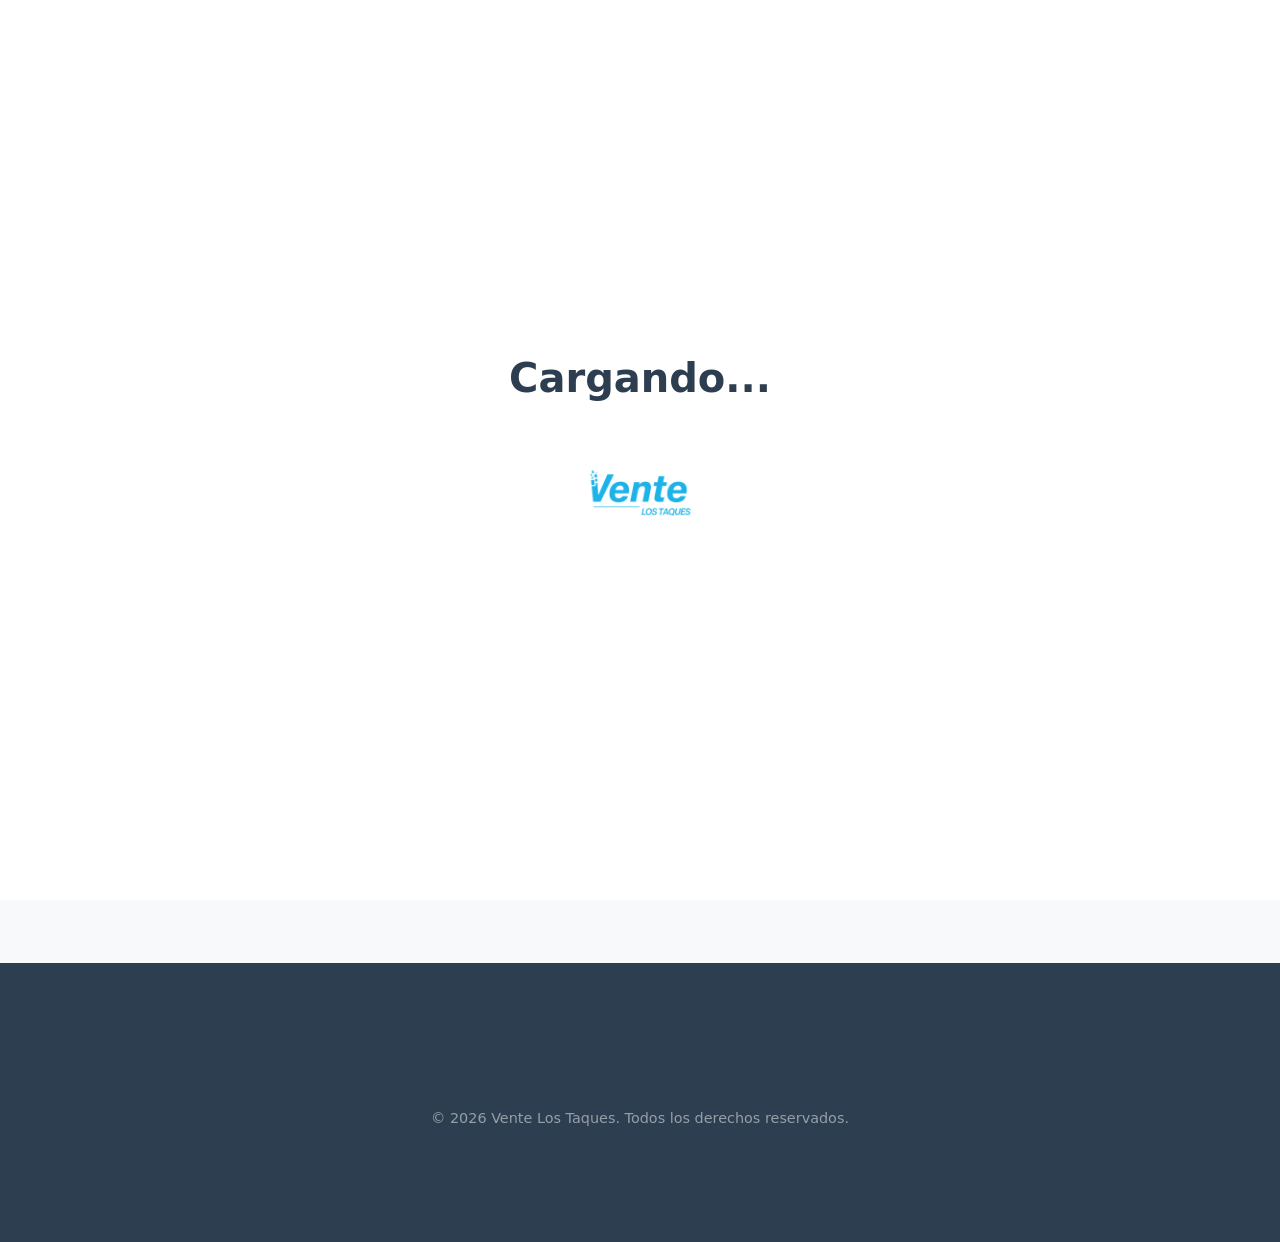
==== commit de6fb879: "Update index.html" ====
--- a/contacto/index.html
+++ b/contacto/index.html
@@ -9,7 +9,15 @@
     <link rel="icon" type="image/png" href="../img/logo.png">
 </head>
 <body class="pagina-alternativa">
-
+    
+<!-- Pantalla de Carga Exclusiva para Nosotros -->
+    <div class="pantalla-carga" id="loader-bienvenida">
+        <div class="pantalla-carga-contenido">
+            <h2 id="loader-texto">Cargando...</h2>
+            <img src="../img/logofondo.png" alt="Logo Icono">
+        </div>
+    </div>
+    
     <header class="header-institucional">
         <nav class="navbar">
             <div class="logo">
@@ -40,8 +48,19 @@
             <p>Envía tus dudas, reportes o sugerencias directamente a nuestra coordinación municipal.</p>
         </div>
 
-        <div class="contenedor-formulario" style="max-width: 500px; margin: 0 auto; background: #ffffff; padding: 2rem; border-radius: 8px; box-shadow: 0 4px 15px rgba(0,0,0,0.05);">
+        <div class="contenedor-formulario" style="max-width: 500px; margin: 0 auto; background: #ffffff; padding: 2rem; border-radius: 8px; box-shadow: 0 4px 15px rgba(0,0,0,0.05); position: relative;">
+    
+    <div id="panel-exito-contacto" style="display: none; flex-direction: column; align-items: center; justify-content: center; text-align: center; padding: 2rem 1rem;">
+        <div style="font-size: 3rem; margin-bottom: 1rem;">📬✨</div>
+        <h3 style="color: #002d62; font-size: 1.5rem; margin: 0; font-family: inherit;">¡Mensaje Recibido!</h3>
+        <p style="color: #666666; margin-top: 0.5rem; font-size: 0.95rem;">Su mensaje ha sido enviado con éxito. Nos comunicaremos a la brevedad.</p>
+    </div>
             
+            
+
+    <!-- Tu Formulario existente -->
+    <form action="https://formspree.io/f/xdarredo" method="POST" class="formulario-contacto">
+        
             <form action="https://formspree.io/f/xdarredo" method="POST" class="formulario-contacto">
                 
                 <div class="grupo-campo" style="margin-bottom: 1.25rem;">
